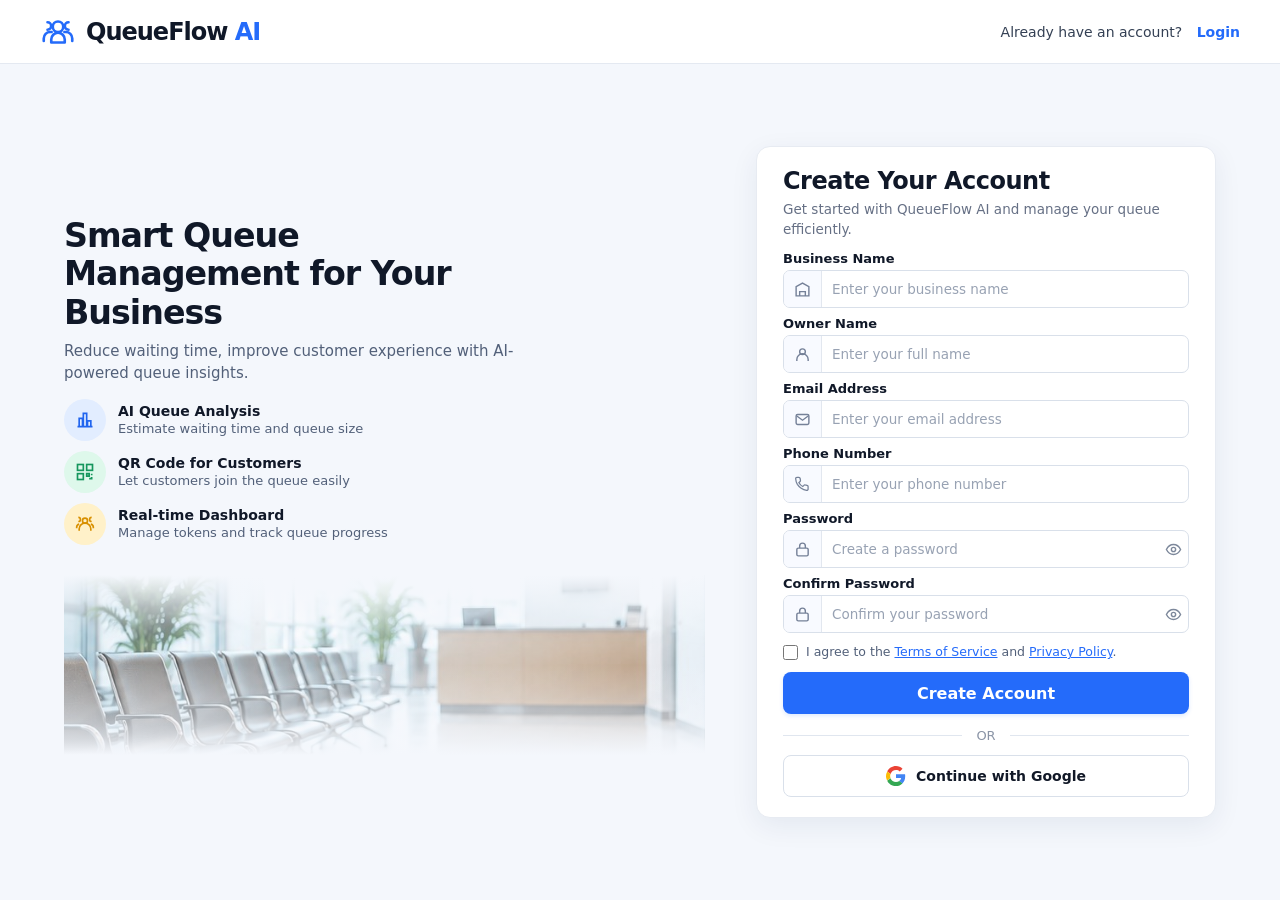
==== frontend/index.html @ e9447c0b "QueueFlow AI MVP: owner auth, queue sessions, vision analysis, virtual tokens, customer pages" ====
<!doctype html>
<html lang="en">
<head>
<meta charset="utf-8">
<meta name="viewport" content="width=device-width, initial-scale=1">
<title>QueueFlow AI — Create Account</title>
<link rel="stylesheet" href="assets/css/main.css?v=4">
<script src="https://accounts.google.com/gsi/client" async defer></script>
</head>
<body class="auth">
<header class="topbar">
  <a class="brand" href="#" aria-label="QueueFlow AI home" style="text-decoration:none;color:inherit">
    <svg viewBox="0 0 48 48" fill="none" aria-hidden="true"><path d="M24 24a7 7 0 1 0 0-14 7 7 0 0 0 0 14Z" stroke="currentColor" stroke-width="3.5"/><path d="M10 21a5 5 0 1 0 0-10M38 21a5 5 0 1 1 0-10M5 36v-3.5A8.5 8.5 0 0 1 13.5 24h2M43 36v-3.5a8.5 8.5 0 0 0-8.5-8.5h-2M15 38v-4a9 9 0 0 1 9-9h0a9 9 0 0 1 9 9v4H15Z" stroke="currentColor" stroke-width="3.5" stroke-linecap="round" stroke-linejoin="round"/></svg>
    <span>QueueFlow <span class="ai">AI</span></span>
  </a>
  <div class="signin">Already have an account? <a href="#login" id="loginLink">Login</a></div>
</header>
<main>
  <section class="intro">
    <h1>Smart Queue Management for Your Business</h1>
    <p class="lead">Reduce waiting time, improve customer experience with AI-powered queue insights.</p>
    <div class="benefit"><div class="benefit-icon blue"><svg viewBox="0 0 24 24" fill="none" stroke="currentColor" stroke-width="2"><path d="M3 20h18M5 20V10h4v10M10 20V4h4v16M15 20v-7h4v7"/></svg></div><div><strong>AI Queue Analysis</strong><span>Estimate waiting time and queue size</span></div></div>
    <div class="benefit"><div class="benefit-icon green"><svg viewBox="0 0 24 24" fill="none" stroke="currentColor" stroke-width="2"><rect x="3" y="3" width="7" height="7"/><rect x="14" y="3" width="7" height="7"/><rect x="3" y="14" width="7" height="7"/><path d="M14 14h3v3h-3zM20 14v2M17 20h4M20 18v3"/></svg></div><div><strong>QR Code for Customers</strong><span>Let customers join the queue easily</span></div></div>
    <div class="benefit"><div class="benefit-icon gold"><svg viewBox="0 0 24 24" fill="none" stroke="currentColor" stroke-width="2"><circle cx="12" cy="8" r="3"/><path d="M5 20v-2a7 7 0 0 1 14 0v2M4 9a2.5 2.5 0 1 0 0-5M2 17v-1a4 4 0 0 1 3-3.9M20 9a2.5 2.5 0 1 1 0-5M22 17v-1a4 4 0 0 0-3-3.9"/></svg></div><div><strong>Real-time Dashboard</strong><span>Manage tokens and track queue progress</span></div></div>
  </section>
  <section class="card" aria-labelledby="formTitle">
    <h2 id="formTitle">Create Your Account</h2>
    <p class="sub">Get started with QueueFlow AI and manage your queue efficiently.</p>
    <form id="signupForm" novalidate>
      <div class="field" data-field="business"><label for="business">Business Name</label><div class="input-wrap"><span class="field-icon"><svg viewBox="0 0 24 24" fill="none" stroke="currentColor" stroke-width="2"><path d="M3 21V8l9-5 9 5v13M2 21h20M8 21v-6h8v6M7 10h.01M12 10h.01M17 10h.01"/></svg></span><input id="business" name="business" autocomplete="organization" placeholder="Enter your business name" required></div><div class="error">Enter your business name.</div></div>
      <div class="field" data-field="owner"><label for="owner">Owner Name</label><div class="input-wrap"><span class="field-icon"><svg viewBox="0 0 24 24" fill="none" stroke="currentColor" stroke-width="2"><circle cx="12" cy="8" r="4"/><path d="M4 21v-2a8 8 0 0 1 16 0v2"/></svg></span><input id="owner" name="owner" autocomplete="name" placeholder="Enter your full name" required></div><div class="error">Enter your full name.</div></div>
      <div class="field" data-field="email"><label for="email">Email Address</label><div class="input-wrap"><span class="field-icon"><svg viewBox="0 0 24 24" fill="none" stroke="currentColor" stroke-width="2"><rect x="3" y="5" width="18" height="14" rx="2"/><path d="m4 7 8 6 8-6"/></svg></span><input id="email" name="email" type="email" autocomplete="email" placeholder="Enter your email address" required></div><div class="error">Enter a valid email address.</div></div>
      <div class="field" data-field="phone"><label for="phone">Phone Number</label><div class="input-wrap"><span class="field-icon"><svg viewBox="0 0 24 24" fill="none" stroke="currentColor" stroke-width="2"><path d="M21 16.5v3a2 2 0 0 1-2.2 2A19.8 19.8 0 0 1 10.2 18a19.4 19.4 0 0 1-6-6A19.8 19.8 0 0 1 1.5 3.2 2 2 0 0 1 3.5 1h3a2 2 0 0 1 2 1.7l.5 3a2 2 0 0 1-.6 1.9L6.6 9.4a16 16 0 0 0 6 6l1.8-1.8a2 2 0 0 1 1.9-.6l3 .5a2 2 0 0 1 1.7 2Z" transform="translate(1 1) scale(.9)"/></svg></span><input id="phone" name="phone" type="tel" autocomplete="tel" placeholder="Enter your phone number" required></div><div class="error">Enter a valid phone number.</div></div>
      <div class="field" data-field="password"><label for="password">Password</label><div class="input-wrap"><span class="field-icon"><svg viewBox="0 0 24 24" fill="none" stroke="currentColor" stroke-width="2"><rect x="4" y="10" width="16" height="11" rx="2"/><path d="M8 10V7a4 4 0 0 1 8 0v3"/></svg></span><input id="password" name="password" type="password" autocomplete="new-password" placeholder="Create a password" minlength="8" required><button type="button" class="toggle" data-toggle="password" aria-label="Show password"><svg viewBox="0 0 24 24" fill="none" stroke="currentColor" stroke-width="2"><path d="M2 12s3.5-7 10-7 10 7 10 7-3.5 7-10 7S2 12 2 12Z"/><circle cx="12" cy="12" r="3"/></svg></button></div><div class="error">Use at least 8 characters.</div></div>
      <div class="field" data-field="confirm"><label for="confirm">Confirm Password</label><div class="input-wrap"><span class="field-icon"><svg viewBox="0 0 24 24" fill="none" stroke="currentColor" stroke-width="2"><rect x="4" y="10" width="16" height="11" rx="2"/><path d="M8 10V7a4 4 0 0 1 8 0v3"/></svg></span><input id="confirm" name="confirm" type="password" autocomplete="new-password" placeholder="Confirm your password" required><button type="button" class="toggle" data-toggle="confirm" aria-label="Show confirm password"><svg viewBox="0 0 24 24" fill="none" stroke="currentColor" stroke-width="2"><path d="M2 12s3.5-7 10-7 10 7 10 7-3.5 7-10 7S2 12 2 12Z"/><circle cx="12" cy="12" r="3"/></svg></button></div><div class="error">Passwords must match.</div></div>
      <label class="checkrow"><input id="terms" type="checkbox" required><span>I agree to the <a href="#terms">Terms of Service</a> and <a href="#privacy">Privacy Policy</a>.</span></label>
      <button class="submit" type="submit">Create Account</button>
      <div class="separator">OR</div>
      <button class="google" type="button" id="googleButton"><svg viewBox="0 0 48 48" aria-hidden="true"><path fill="#EA4335" d="M24 9.5c3.5 0 6.6 1.2 9 3.5l6.7-6.7C35.6 2.4 30.3 0 24 0 14.6 0 6.5 5.4 3 13.3l7.8 6.1C12.7 13.2 17.9 9.5 24 9.5Z"/><path fill="#4285F4" d="M46.1 24.5c0-1.6-.1-3.1-.4-4.5H24v9h12.4c-.5 2.9-2.2 5.4-4.7 7.1l7.5 5.8c4.4-4.1 6.9-10.1 6.9-17.4Z"/><path fill="#FBBC05" d="M10.8 28.6A14.4 14.4 0 0 1 10 24c0-1.6.3-3.2.8-4.6L3 13.3A23.9 23.9 0 0 0 0 24c0 3.9.9 7.5 3 10.7l7.8-6.1Z"/><path fill="#34A853" d="M24 48c6.3 0 11.6-2.1 15.4-6.1l-7.5-5.8c-2.1 1.4-4.7 2.3-7.9 2.3-6.1 0-11.3-3.7-13.2-9.1L3 35.3C6.5 43.2 14.6 48 24 48Z"/></svg>Continue with Google</button>
      <div class="notice" id="notice" role="status"></div>
    </form>
  </section>
</main>
<script src="assets/js/notify.js?v=1" defer></script>
<script src="assets/js/signup.js?v=4" defer></script>
</body>
</html>
---- frontend/assets/css/main.css ----
:root{--blue:#246bfa;--blue-dark:#1557db;--ink:#101828;--muted:#667085;--line:#d9e0ea;--bg:#f4f7fc;--topbar:64px}*{box-sizing:border-box}html, body.auth{height:100%}body.auth{margin:0;font-family:Inter,ui-sans-serif,system-ui,-apple-system,BlinkMacSystemFont,"Segoe UI",sans-serif;color:var(--ink);background:var(--bg);display:flex;flex-direction:column;min-height:100dvh}body.auth .topbar{height:var(--topbar);flex:0 0 auto;background:rgba(255,255,255,.96);border-bottom:1px solid #e4e9f1;display:flex;align-items:center;justify-content:space-between;padding:0 max(24px,calc((100% - 1200px)/2));gap:24px}body.auth .brand{display:flex;align-items:center;gap:10px;font-size:24px;font-weight:750;letter-spacing:-1px;white-space:nowrap}body.auth .brand svg{width:36px;height:36px;color:var(--blue)}body.auth .brand .ai{color:var(--blue)}body.auth .signin{font-size:14px;color:#344054;white-space:nowrap}body.auth .signin a{color:var(--blue);font-weight:650;text-decoration:none;margin-left:10px}body.auth main{max-width:1200px;width:100%;margin:0 auto;padding:12px 24px;display:grid;grid-template-columns:minmax(0,1fr) minmax(400px,460px);gap:clamp(24px,4vw,56px);align-items:center;flex:1 1 auto;min-height:0}body.auth .intro{position:relative;align-self:center;min-height:0;padding:8px 0 200px;isolation:isolate;overflow:hidden;width:100%}body.auth .intro:before{content:"";position:absolute;z-index:-2;left:0;right:0;bottom:0;height:180px;background-size:cover;background-position:center 30%;background-image:linear-gradient(to bottom,var(--bg) 0%,rgba(244,247,252,.28) 35%,rgba(244,247,252,.04) 100%),url("[data-uri]");background-size:cover;background-position:center 58%;opacity:.92}body.auth .intro:after{content:"";position:absolute;z-index:-1;left:0;right:0;bottom:0;height:90px;background:linear-gradient(to bottom,transparent,var(--bg))}body.auth h1{font-size:clamp(28px,2.6vw,34px);line-height:1.15;letter-spacing:-1px;margin:0 0 8px;max-width:470px}body.auth .lead{font-size:15px;line-height:1.5;color:#526079;max-width:475px;margin:0 0 14px}body.auth .benefit{display:flex;align-items:center;gap:12px;margin:10px 0}body.auth .benefit-icon{width:42px;height:42px;display:grid;place-items:center;border-radius:50%;flex:0 0 auto}body.auth .benefit-icon svg{width:20px;height:20px}body.auth .blue{background:#e2edff;color:#2165ef}body.auth .green{background:#def8eb;color:#15965d}body.auth .gold{background:#fff1c9;color:#d89000}body.auth .benefit strong{display:block;font-size:14px;margin-bottom:2px}body.auth .benefit span{display:block;color:#526079;font-size:13px}body.auth .card{background:#fff;border:1px solid #e7ebf2;border-radius:14px;box-shadow:0 8px 28px rgba(20,40,80,.07);padding:20px 26px;align-self:center;min-height:0}body.auth .card h2{font-size:24px;letter-spacing:-.5px;margin:0 0 4px}body.auth .sub{font-size:13.5px;line-height:1.5;color:var(--muted);margin:0 0 12px}body.auth .field{margin-bottom:8px}body.auth .field label{display:block;font-size:13px;font-weight:600;margin-bottom:4px}body.auth .input-wrap{height:38px;border:1px solid var(--line);border-radius:7px;display:flex;align-items:center;overflow:hidden;background:#fff;transition:border-color .15s,box-shadow .15s}body.auth .input-wrap:focus-within{border-color:var(--blue);box-shadow:0 0 0 3px rgba(36,107,250,.12)}body.auth .field-icon{width:38px;height:100%;display:grid;place-items:center;border-right:1px solid #e2e7ef;background:#f8faff;color:#758198;flex:0 0 auto}body.auth .field-icon svg{width:17px;height:17px}body.auth input{font:inherit;font-size:13.5px;min-width:0;width:100%;border:0;outline:0;padding:0 10px;color:var(--ink);background:transparent}body.auth input::placeholder{color:#98a2b3}body.auth .toggle{border:0;background:transparent;color:#7d889b;padding:6px;cursor:pointer}body.auth .toggle svg{width:17px;height:17px;display:block}body.auth .error{display:none;color:#c43232;font-size:11.5px;margin-top:3px}body.auth .field.invalid .error{display:block}body.auth .field.invalid .input-wrap{border-color:#c43232}body.auth .checkrow{display:flex;align-items:flex-start;gap:8px;margin:10px 0;font-size:12.5px;color:#526079;line-height:1.5}body.auth .checkrow input{width:15px;height:15px;margin:2px 0 0;accent-color:var(--blue);flex:0 0 auto}body.auth a{color:var(--blue)}body.auth .submit{width:100%;border:0;border-radius:8px;background:var(--blue);color:#fff;font:inherit;font-weight:650;height:42px;cursor:pointer;box-shadow:0 2px 4px rgba(36,107,250,.15);transition:background .15s,transform .15s}body.auth .submit:hover{background:var(--blue-dark)}body.auth .submit:active{transform:translateY(1px)}body.auth .submit:disabled{opacity:.65;cursor:wait}body.auth .notice{display:none;margin-top:8px;padding:8px 10px;border-radius:8px;background:#ecfdf3;color:#067647;font-size:12.5px;line-height:1.5}body.auth .notice.show{display:block}body.auth .notice.error{background:#fef3f2;color:#b42318}@media(min-width:961px){body.auth{max-height:100dvh;overflow:hidden}body.auth main{overflow:hidden}body.auth .card{max-height:calc(100dvh - var(--topbar) - 24px);overflow:auto}body.auth .intro{max-height:calc(100dvh - var(--topbar) - 24px)}}@media(max-width:960px){body.auth{display:block;min-height:100dvh;max-height:none;overflow:auto}body.auth main{grid-template-columns:1fr;gap:24px;max-width:650px;margin:0 auto;padding:24px 24px 32px;overflow:visible}body.auth .intro{max-height:none;min-height:auto;padding:20px 0 24px}body.auth .intro:before, body.auth .intro:after{display:none}body.auth h1{font-size:32px}body.auth .lead{margin-bottom:18px}body.auth .benefit{margin:12px 0}body.auth .card{padding:24px;max-height:none;overflow:visible}}@media(max-width:560px){body.auth .topbar{height:68px;padding:0 16px}body.auth .brand{font-size:21px;gap:7px}body.auth .brand svg{width:32px;height:32px}body.auth .signin{font-size:12px}body.auth .signin a{margin-left:4px}body.auth main{padding:0 14px;margin:18px auto 32px}body.auth .intro{padding-top:10px}body.auth h1{font-size:30px;max-width:360px}body.auth .lead{font-size:16px}body.auth .benefit-icon{width:44px;height:44px}body.auth .benefit strong{font-size:14px}body.auth .benefit span{font-size:13px}body.auth .card{padding:24px 18px}body.auth .card h2{font-size:27px}body.auth .sub{font-size:14px}body.auth .field label{font-size:13px}}

/* ---- Login-only components (shared stylesheet; used by login.html) ---- */
.top-link{font-size:14px;color:#344054;white-space:nowrap}.top-link a{color:var(--blue);font-weight:650;text-decoration:none;margin-left:9px}
.card-brand{display:flex;justify-content:center;margin-bottom:16px}.card-brand .brand{font-size:24px}
.options{display:flex;align-items:center;justify-content:space-between;gap:12px;margin:2px 0 12px;font-size:13px}
.remember{display:flex;align-items:center;gap:8px;color:#344054}.remember input{width:15px;height:15px;padding:0;accent-color:var(--blue)}
.forgot{text-decoration:none;white-space:nowrap}
.arrow{width:17px;height:17px;vertical-align:middle;margin-left:8px}
.separator{display:flex;align-items:center;gap:14px;color:#8a94a6;font-size:13px;margin:14px 0 12px}.separator:before,.separator:after{content:"";height:1px;background:#e0e6ef;flex:1}
.google{height:42px;width:100%;border:1px solid var(--line);border-radius:8px;background:#fff;color:#111827;font:inherit;font-weight:550;font-size:14px;cursor:pointer;display:flex;align-items:center;justify-content:center;gap:10px}.google:hover{background:#f9fbff}.google svg{width:20px;height:20px}
.bottom{text-align:center;color:#667085;font-size:13px;margin:14px 0 0}.bottom a{margin-left:8px;text-decoration:none;font-weight:600}
.message{display:none;margin-top:8px;padding:8px 10px;border-radius:8px;background:#eff6ff;color:#1d4ed8;font-size:12.5px;line-height:1.5}.message.show{display:block}.message.error{background:#fef3f2;color:#b42318}
@media(max-width:560px){.top-link{font-size:12px}.top-link a{margin-left:4px}.card-brand{margin-bottom:14px}.card-brand .brand{font-size:21px}.options{font-size:12px}.google{font-size:13px}}

/* ================= Dashboard (scoped: body.dashboard) ================= */
body.dashboard main{display:block;grid-template-columns:none;gap:normal;overflow:visible}body.dashboard a{color:var(--blue)}body.dashboard{--blue:#0866f5;--blue-dark:#0757df;--ink:#121d33;--muted:#687793;--line:#e3eaf5;--bg:#f5f8fd;--white:#fff;--soft:#edf4ff;--green:#087a49;--amber:#946200;--red:#c32640;--shadow:0 6px 22px rgba(24,60,120,.045)}body.dashboard{margin:0;background:var(--bg);color:var(--ink);font:14px/1.45 Inter,ui-sans-serif,system-ui,-apple-system,"Segoe UI",sans-serif;display:block}body.dashboard button, body.dashboard input, body.dashboard select{font:inherit}body.dashboard button{cursor:pointer}body.dashboard button:disabled{opacity:.5;cursor:not-allowed}body.dashboard svg{flex-shrink:0}body.dashboard .topbar{height:70px;background:#fff;border-bottom:1px solid var(--line);display:flex;align-items:center;justify-content:space-between;padding:0 26px;position:sticky;top:0;z-index:10}body.dashboard .brand{display:flex;align-items:center;gap:10px;font-size:23px;font-weight:800;letter-spacing:-.8px}body.dashboard .brand svg{width:40px;height:35px;color:var(--blue)}body.dashboard .brand span{color:var(--blue)}body.dashboard .top-right{display:flex;align-items:center;gap:19px}body.dashboard .bell{position:relative;font-size:21px;color:#263653}body.dashboard .bell:after{content:"";position:absolute;right:0;top:0;width:7px;height:7px;border-radius:50%;background:#f04452}body.dashboard .divider{height:34px;width:1px;background:var(--line)}body.dashboard .profile{display:flex;align-items:center;gap:10px}body.dashboard .avatar{width:39px;height:39px;background:var(--blue);color:#fff;border-radius:50%;display:grid;place-items:center;font-weight:700}body.dashboard .profile strong{display:block;font-size:13px}body.dashboard .profile small{display:block;color:var(--muted);font-size:12px}body.dashboard .layout{display:grid;grid-template-columns:225px minmax(0,1fr);min-height:calc(100vh - 70px)}body.dashboard .sidebar{background:#fff;border-right:1px solid var(--line);padding:22px 13px;display:flex;flex-direction:column;gap:7px}body.dashboard .nav{display:flex;align-items:center;gap:13px;padding:12px 14px;border-radius:10px;color:#4a5873;text-decoration:none;font-size:14px;font-weight:550;transition:.15s}body.dashboard .nav svg{width:21px;height:21px}body.dashboard .nav.active{background:#e8f2ff;color:var(--blue);font-weight:700}body.dashboard .nav:hover{background:#f1f6fd}body.dashboard .nav small{display:block;font-size:11px;color:inherit;opacity:.8;font-weight:400;margin-top:1px}body.dashboard .nav .nav-text{min-width:0}body.dashboard .sidebar-foot{margin-top:auto;padding:13px 12px;border-radius:11px;background:#f1f6fd;display:flex;gap:10px;align-items:center}body.dashboard .help-icon{width:34px;height:34px;border-radius:50%;display:grid;place-items:center;background:#fff;color:var(--blue);font-size:19px;font-weight:800}body.dashboard .sidebar-foot strong{display:block;font-size:12px}body.dashboard .sidebar-foot small{display:block;color:var(--muted);font-size:11px}body.dashboard .main{min-width:0;padding:24px 25px 40px;max-width:1600px;width:100%;margin:0 auto}body.dashboard .page{display:none}body.dashboard .page.active{display:block}body.dashboard .page-head{display:flex;align-items:flex-start;justify-content:space-between;gap:15px;margin-bottom:21px}body.dashboard .page-head h1{font-size:27px;line-height:1.2;letter-spacing:-.8px;margin:0 0 6px}body.dashboard .page-head p{color:var(--muted);font-size:14px;margin:0}body.dashboard .datebox{display:flex;align-items:center;gap:10px;border:1px solid var(--line);background:#fff;border-radius:10px;padding:10px 13px;white-space:nowrap}body.dashboard .datebox svg{width:21px;height:21px;color:var(--blue)}body.dashboard .datebox strong{display:block;font-size:12px}body.dashboard .datebox small{color:var(--muted);font-size:11px}body.dashboard .metrics{display:grid;grid-template-columns:repeat(5,minmax(0,1fr));gap:12px;margin-bottom:18px}body.dashboard .metric{background:#fff;border:1px solid #e7edf6;border-radius:12px;padding:15px;min-width:0;box-shadow:var(--shadow)}body.dashboard .metric-top{display:flex;align-items:center;justify-content:space-between;gap:8px}body.dashboard .metric-label{font-size:11px;color:#52617d;font-weight:600}body.dashboard .metric-icon{width:36px;height:36px;border-radius:10px;display:grid;place-items:center;background:#eaf2ff;color:var(--blue)}body.dashboard .metric-icon svg{width:20px;height:20px}body.dashboard .metric strong{font-size:27px;letter-spacing:-.7px;display:block;margin:8px 0 2px}body.dashboard .metric-foot{font-size:10px;color:var(--muted)}body.dashboard .metric.green .metric-icon{background:#e4f8ee;color:var(--green)}body.dashboard .metric.amber .metric-icon{background:#fff3df;color:#d97706}body.dashboard .metric.purple .metric-icon{background:#f1eaff;color:#7546c8}body.dashboard .metric.teal .metric-icon{background:#e2f8f7;color:#0f8c8a}body.dashboard .active-word{color:var(--green);font-size:22px!important}body.dashboard .card{background:#fff;border:1px solid #e7edf6;border-radius:13px;padding:17px;box-shadow:var(--shadow);min-width:0}body.dashboard .card-head{display:flex;align-items:flex-start;justify-content:space-between;gap:12px;margin-bottom:15px}body.dashboard .card-head h2{font-size:17px;margin:0 0 3px;letter-spacing:-.2px}body.dashboard .card-head p{font-size:12px;color:var(--muted);margin:0}body.dashboard .small-tag{background:#f1f5fb;color:#62708a;padding:5px 8px;border-radius:7px;font-size:10px;font-weight:700;white-space:nowrap}body.dashboard .dashboard-flow{margin-bottom:18px}body.dashboard .flow-top{display:flex;align-items:center;justify-content:space-between;gap:12px;flex-wrap:wrap}body.dashboard .refresh-note{display:flex;align-items:center;gap:7px;color:var(--muted);font-size:11px}body.dashboard .green-dot{width:7px;height:7px;background:#12b76a;border-radius:50%}body.dashboard .flow-labels{display:flex;gap:34px;margin:14px 0 8px 40px;color:var(--muted);font-size:11px}body.dashboard .flow-labels .current{color:var(--blue);font-weight:700}body.dashboard .flow-track{display:flex;align-items:center;gap:9px;overflow-x:auto;padding:2px 1px 5px}body.dashboard .flow-token{min-width:115px;flex:1;text-align:center;border-radius:9px;background:#f0f5fd;padding:12px 8px;color:#1a2a4c;border:1px solid transparent}body.dashboard .flow-token.current{background:linear-gradient(135deg,#4394ff,#2476f7);color:#fff;box-shadow:0 5px 12px #0866f526}body.dashboard .flow-token strong{display:block;font-size:16px;margin-bottom:3px}body.dashboard .flow-token small{font-size:11px;opacity:.85}body.dashboard .flow-arrow{color:#7d8ba4;font-size:20px}body.dashboard .flow-more{min-width:90px;border:1px dashed #d5dfed;background:#fff;color:var(--muted);border-radius:9px;padding:11px 8px;text-align:center}body.dashboard .flow-more strong{display:block;font-size:19px}body.dashboard .flow-more small{font-size:10px}body.dashboard .lower-grid{display:grid;grid-template-columns:minmax(0,1fr) minmax(0,1fr);gap:17px}body.dashboard .analysis-details{display:grid;grid-template-columns:1fr 1fr;gap:14px;align-items:start}body.dashboard .analysis-image{width:100%;height:165px;object-fit:cover;background:#edf2f8;border-radius:9px;display:block}body.dashboard .image-placeholder{height:165px;background:#f0f5fc;border:1px dashed #cbd8ed;border-radius:9px;display:grid;place-items:center;text-align:center;padding:14px;color:var(--muted);font-size:12px}body.dashboard .analysis-meta{display:grid;gap:12px}body.dashboard .meta-label{font-size:11px;color:var(--muted)}body.dashboard .meta-value{font-size:15px;font-weight:650;margin-top:2px}body.dashboard .success-box{display:flex;align-items:center;gap:9px;padding:10px;background:#eafaf1;color:var(--green);border:1px solid #b9efcf;border-radius:8px;font-size:11px}body.dashboard .success-box svg{width:21px;height:21px}body.dashboard .qr-head-actions{display:flex;align-items:center;gap:8px}body.dashboard .outline, body.dashboard .primary, body.dashboard .danger{display:inline-flex;align-items:center;justify-content:center;gap:8px;border-radius:8px;padding:9px 12px;font-weight:650;font-size:12px;border:1px solid transparent}body.dashboard .outline{background:#fff;border-color:var(--line);color:#3f4f6c}body.dashboard .primary{background:var(--blue);color:#fff}body.dashboard .primary:hover{background:var(--blue-dark)}body.dashboard .danger{background:#fff1f2;border-color:#ffd7dc;color:var(--red)}body.dashboard .outline svg, body.dashboard .primary svg, body.dashboard .danger svg{width:16px;height:16px}body.dashboard .qr-content{display:grid;grid-template-columns:130px minmax(0,1fr);gap:14px;align-items:center}body.dashboard .qr-visual{height:130px;width:130px;border:1px solid var(--line);border-radius:9px;background:#fff;display:grid;place-items:center;position:relative;color:#a5b1c4}body.dashboard .qr-visual svg{width:98px;height:98px}body.dashboard .qr-lock{position:absolute;inset:0;display:grid;place-items:center;background:#f8faffa8;font-size:24px}body.dashboard .qr-copy h3{font-size:13px;margin:0 0 6px}body.dashboard .qr-copy p{font-size:11px;color:var(--muted);margin:0 0 10px}body.dashboard .join-row{display:flex;gap:5px}body.dashboard .join-row input{width:100%;min-width:0;height:36px;border:1px solid var(--line);border-radius:7px;padding:0 9px;background:#f8faff;font-size:11px;color:#52617d}body.dashboard .copy-btn{width:37px;flex-shrink:0;border:1px solid var(--line);background:#fff;border-radius:7px;color:#52617d}body.dashboard .qr-foot{font-size:10px;color:var(--muted);margin-top:7px}body.dashboard .upload-layout{display:grid;grid-template-columns:minmax(0,1fr) minmax(0,1fr);gap:17px}body.dashboard .segmented{display:grid;grid-template-columns:1fr 1fr;gap:9px;margin-bottom:12px}body.dashboard .seg-btn{border:1px solid var(--line);background:#fff;color:#4c5a75;border-radius:8px;padding:10px;display:flex;justify-content:center;align-items:center;gap:8px;font-weight:650;font-size:12px}body.dashboard .seg-btn svg{width:18px;height:18px}body.dashboard .seg-btn.active{background:var(--blue);border-color:var(--blue);color:#fff}body.dashboard .dropzone{min-height:245px;border:1.5px dashed #b8cff8;background:#fbfdff;border-radius:10px;display:flex;flex-direction:column;align-items:center;justify-content:center;text-align:center;padding:18px;transition:.15s}body.dashboard .dropzone.drag{background:#edf5ff;border-color:var(--blue)}body.dashboard .drop-icon{width:53px;height:53px;border-radius:13px;background:#eaf2ff;color:var(--blue);display:grid;place-items:center;margin-bottom:10px}body.dashboard .drop-icon svg{width:29px;height:29px}body.dashboard .dropzone strong{font-size:15px}body.dashboard .dropzone p{margin:4px 0 9px;color:var(--muted);font-size:12px}body.dashboard .browse{color:var(--blue);font-weight:700;border:0;background:none;padding:0}body.dashboard .dropzone small{font-size:11px;color:#8290a8}body.dashboard .preview-image{width:100%;height:260px;object-fit:cover;border-radius:9px;background:#eef2f8}body.dashboard .preview-empty{height:260px;border-radius:9px;background:#f1f5fb;display:grid;place-items:center;text-align:center;padding:20px;color:var(--muted);font-size:12px}body.dashboard .preview-head{display:flex;align-items:center;justify-content:space-between;margin-bottom:10px}body.dashboard .preview-head strong{font-size:14px}body.dashboard .preview-file{display:none;margin-top:10px;padding:9px;border:1px solid var(--line);border-radius:8px;font-size:11px;color:var(--muted);overflow-wrap:anywhere}body.dashboard .preview-file.show{display:block}body.dashboard .analyze-row{display:flex;gap:9px;margin-top:12px}body.dashboard .analyze-row .primary{flex:1;padding:12px}body.dashboard .results-grid{display:grid;grid-template-columns:repeat(3,minmax(0,1fr)) minmax(0,1.5fr);gap:10px}body.dashboard .result-box{border:1px solid #e6edf8;background:#fbfdff;border-radius:10px;padding:13px;text-align:center}body.dashboard .result-box small{display:block;color:var(--muted);font-size:10px}body.dashboard .result-box strong{display:block;font-size:25px;margin:7px 0 3px}body.dashboard .result-box span{font-size:10px;color:var(--muted)}body.dashboard .notes-box{background:#eef5ff;border-radius:10px;padding:13px;color:#31558c;font-size:11px}body.dashboard .notes-box strong{display:block;color:var(--blue);font-size:12px;margin-bottom:7px}body.dashboard .notes-box ul{margin:0;padding-left:17px}body.dashboard .notes-box li{margin:4px 0}body.dashboard .settings-grid{display:grid;grid-template-columns:repeat(4,minmax(0,1fr));gap:12px}body.dashboard .field label{display:block;font-size:11px;font-weight:700;margin-bottom:6px}body.dashboard .field select, body.dashboard .field input{height:38px;width:100%;border:1px solid var(--line);border-radius:8px;padding:0 9px;background:#fff;color:#24324d;outline-color:#8ab4ff;font-size:12px}body.dashboard .field small{display:block;color:var(--muted);font-size:10px;margin-top:5px}body.dashboard .hint{font-size:11px;color:var(--muted);line-height:1.5;margin:11px 0 0}body.dashboard .notice{padding:10px 11px;background:#edf5ff;border-radius:8px;color:#2855a0;font-size:10px;line-height:1.5;margin-top:12px}body.dashboard .mobile-top{display:none}@media(max-width:1250px){body.dashboard .metrics{grid-template-columns:repeat(3,minmax(0,1fr))}body.dashboard .lower-grid{grid-template-columns:1fr}body.dashboard .results-grid{grid-template-columns:repeat(3,minmax(0,1fr))}body.dashboard .notes-box{grid-column:1/-1}body.dashboard .settings-grid{grid-template-columns:repeat(2,minmax(0,1fr))}}@media(max-width:760px){body.dashboard .topbar{height:62px;padding:0 13px}body.dashboard .brand{font-size:19px}body.dashboard .brand svg{width:33px}body.dashboard .top-right{gap:10px}body.dashboard .divider, body.dashboard .profile>div:not(.avatar), body.dashboard .bell{display:none}body.dashboard .layout{display:block}body.dashboard .sidebar{position:sticky;top:62px;z-index:4;flex-direction:row;overflow-x:auto;padding:8px;border-right:0;border-bottom:1px solid var(--line);gap:5px}body.dashboard .nav{flex:0 0 auto;padding:9px 11px;font-size:12px;gap:7px}body.dashboard .nav svg{width:18px;height:18px}body.dashboard .nav small, body.dashboard .sidebar-foot{display:none}body.dashboard .main{padding:17px 12px 28px}body.dashboard .page-head{display:block}body.dashboard .page-head h1{font-size:24px}body.dashboard .datebox{display:inline-flex;margin-top:12px}body.dashboard .metrics{grid-template-columns:repeat(2,minmax(0,1fr));gap:9px}body.dashboard .metric{padding:12px}body.dashboard .metric strong{font-size:24px}body.dashboard .metric-label{font-size:10px}body.dashboard .metric-icon{width:31px;height:31px}body.dashboard .metric-icon svg{width:17px}body.dashboard .card{padding:13px}body.dashboard .flow-track{gap:6px}body.dashboard .flow-token{min-width:100px}body.dashboard .flow-arrow{font-size:16px}body.dashboard .analysis-details, body.dashboard .upload-layout{grid-template-columns:1fr}body.dashboard .analysis-image, body.dashboard .image-placeholder, body.dashboard .preview-image, body.dashboard .preview-empty{height:205px}body.dashboard .qr-content{grid-template-columns:105px minmax(0,1fr);gap:10px}body.dashboard .qr-visual{width:105px;height:105px}body.dashboard .qr-visual svg{width:80px;height:80px}body.dashboard .settings-grid{grid-template-columns:1fr 1fr}body.dashboard .results-grid{grid-template-columns:repeat(3,minmax(0,1fr))}body.dashboard .result-box{padding:9px}body.dashboard .result-box strong{font-size:22px}body.dashboard .qr-head-actions .danger{font-size:10px;padding:8px}body.dashboard .page-head p{font-size:12px}}@media(max-width:390px){body.dashboard .nav{padding:8px}body.dashboard .nav svg{display:none}body.dashboard .settings-grid{grid-template-columns:1fr}body.dashboard .qr-content{grid-template-columns:1fr}body.dashboard .qr-visual{margin:auto}body.dashboard .qr-copy{min-width:0}body.dashboard .result-box strong{font-size:19px}body.dashboard .results-grid{gap:6px}body.dashboard .datebox{white-space:normal}}

/* ================= Customer join (scoped: body.join) ================= */
body.join{ --blue: #2563eb; --blue-dark: #1d4ed8; --blue-soft: #eff6ff; --ink: #172033; --muted: #687386; --line: #e5eaf2; --surface: #ffffff; --bg: #f5f8fc; --green: #15803d; --green-soft: #f0fdf4; }body.join{ margin: 0; min-height: 100vh; padding: 24px 16px; display: grid; place-items: center; background: radial-gradient(circle at top, #eaf2ff 0, var(--bg) 44%, #f8fafc 100%); color: var(--ink); font-family: Inter, ui-sans-serif, system-ui, -apple-system, BlinkMacSystemFont, "Segoe UI", sans-serif; }body.join .app{ width: 100%; max-width: 430px; }body.join .brand{ display: flex; align-items: center; justify-content: center; gap: 10px; margin-bottom: 22px; font-size: 20px; font-weight: 800; letter-spacing: -0.5px; }body.join .brand-mark{ width: 38px; height: 38px; border-radius: 12px; display: grid; place-items: center; color: #fff; background: linear-gradient(135deg, #3b82f6, #1d4ed8); box-shadow: 0 8px 18px #2563eb30; }body.join .brand-mark svg{ width: 23px; height: 23px; }body.join .card{ background: var(--surface); border: 1px solid #e8edf5; border-radius: 24px; padding: 28px; box-shadow: 0 18px 50px #19335b12; }body.join .eyebrow{ color: var(--blue); background: var(--blue-soft); display: inline-flex; align-items: center; gap: 7px; border-radius: 999px; padding: 7px 11px; font-size: 12px; font-weight: 750; letter-spacing: .2px; }body.join h1{ margin: 18px 0 8px; font-size: 27px; line-height: 1.2; letter-spacing: -.8px; }body.join .subtitle{ margin: 0 0 24px; color: var(--muted); font-size: 14px; line-height: 1.6; }body.join .field{ margin: 17px 0 0; }body.join label{ display: block; margin-bottom: 8px; font-size: 13px; font-weight: 700; }body.join input{ width: 100%; height: 49px; border: 1px solid #dce3ed; border-radius: 12px; padding: 0 14px; color: var(--ink); background: #fff; font: inherit; font-size: 14px; outline: none; transition: border .2s, box-shadow .2s; }body.join input::placeholder{ color: #a0a9b8; }body.join input:focus{ border-color: var(--blue); box-shadow: 0 0 0 4px #2563eb16; }body.join .phone-wrap{ display: flex; gap: 8px; }body.join .country-code{ width: 76px; flex: 0 0 76px; display: grid; place-items: center; border: 1px solid #dce3ed; border-radius: 12px; background: #f8fafc; color: #39465b; font-size: 14px; font-weight: 700; }body.join .phone-wrap input{ min-width: 0; }body.join .primary{ width: 100%; margin-top: 24px; min-height: 50px; border: 0; border-radius: 12px; color: #fff; background: var(--blue); font: inherit; font-size: 14px; font-weight: 750; cursor: pointer; box-shadow: 0 8px 18px #2563eb26; transition: transform .15s, background .15s; }body.join .primary:hover{ background: var(--blue-dark); }body.join .primary:active{ transform: translateY(1px); }body.join .primary:focus-visible{ outline: 3px solid #93c5fd; outline-offset: 3px; }body.join .privacy{ margin: 15px 0 0; color: #8791a2; font-size: 11px; line-height: 1.55; text-align: center; }body.join .footer{ margin-top: 18px; color: #8a94a5; font-size: 11px; text-align: center; }body.join .hidden{ display: none !important; }body.join .token-header{ text-align: center; }body.join .success-icon{ margin: 0 auto 13px; width: 58px; height: 58px; border-radius: 50%; display: grid; place-items: center; color: var(--green); background: var(--green-soft); }body.join .success-icon svg{ width: 28px; height: 28px; }body.join .token-number{ margin: 20px 0 8px; padding: 19px 12px; border-radius: 16px; background: linear-gradient(135deg, #eff6ff, #f5f8ff); border: 1px solid #dbeafe; color: var(--blue-dark); font-size: 36px; font-weight: 850; letter-spacing: 1px; }body.join .token-label{ color: var(--muted); font-size: 12px; font-weight: 650; }body.join .stats{ display: grid; grid-template-columns: 1fr 1fr; gap: 11px; margin-top: 18px; }body.join .stat{ padding: 15px 12px; border: 1px solid var(--line); border-radius: 14px; background: #fff; }body.join .stat .label{ color: var(--muted); font-size: 11px; line-height: 1.45; }body.join .stat .value{ margin-top: 7px; font-size: 21px; font-weight: 800; letter-spacing: -.4px; }body.join .validity{ display: flex; align-items: flex-start; gap: 10px; margin-top: 16px; padding: 13px; border-radius: 12px; background: #fffbeb; border: 1px solid #fef3c7; color: #92400e; font-size: 12px; line-height: 1.5; }body.join .validity svg{ flex: 0 0 17px; width: 17px; height: 17px; margin-top: 1px; }body.join .status{ display: flex; align-items: center; justify-content: space-between; gap: 10px; margin-top: 18px; padding: 13px 14px; border: 1px solid var(--line); border-radius: 12px; font-size: 12px; }body.join .status-badge{ color: #1d4ed8; background: #eff6ff; border-radius: 999px; padding: 6px 9px; font-weight: 800; }body.join .demo-note{ margin: 15px 0 0; color: #7c8799; font-size: 11px; line-height: 1.55; text-align: center; }@media (max-width: 380px){body.join .card{ padding: 22px 18px; }body.join h1{ font-size: 24px; }}

/* ================= Live status (scoped: body.track) ================= */
body.track{ --blue:#2563eb; --blue-dark:#1d4ed8; --blue-light:#eff6ff; --ink:#172033; --muted:#687386; --line:#e5eaf2; --bg:#f5f8fc; --green:#159957; --green-bg:#ecfdf3; --orange:#ea580c; --purple:#7c3aed; }body.track{ margin:0; min-height:100vh; padding:22px 14px; display:flex; justify-content:center; align-items:flex-start; background:radial-gradient(circle at top,#eaf2ff 0,var(--bg) 45%,#f8fafc 100%); color:var(--ink); font-family:Inter,ui-sans-serif,system-ui,-apple-system,BlinkMacSystemFont,"Segoe UI",sans-serif; }body.track button{ font:inherit; }body.track .app{ width:100%; max-width:440px; }body.track .topbar{ display:flex; align-items:center; justify-content:space-between; gap:12px; margin:2px 2px 18px; }body.track .brand{ display:flex; align-items:center; gap:9px; font-size:20px; font-weight:850; letter-spacing:-.6px; }body.track .brand-mark{ width:38px;height:38px;border-radius:12px;display:grid;place-items:center;color:white; background:linear-gradient(135deg,#3b82f6,#1d4ed8);box-shadow:0 7px 16px #2563eb2a; }body.track .brand-mark svg{ width:23px;height:23px; }body.track .icon-button{ width:42px;height:42px;border:1px solid #dbeafe;border-radius:13px;background:white;color:var(--blue); display:grid;place-items:center;cursor:pointer; }body.track .icon-button svg{ width:20px;height:20px; }body.track .icon-button:focus-visible, body.track .refresh-button:focus-visible{ outline:3px solid #93c5fd;outline-offset:3px; }body.track .card{ background:white;border:1px solid #e8edf5;border-radius:21px;padding:20px;margin-bottom:14px;box-shadow:0 12px 35px #19335b0b; }body.track .clinic{ display:flex;align-items:center;gap:14px; }body.track .clinic-image{ width:94px;height:86px;flex:0 0 94px;border-radius:14px;display:grid;place-items:center; background:linear-gradient(135deg,#dbeafe,#eff6ff);color:#1d4ed8;border:1px solid #dbeafe; }body.track .clinic-image svg{ width:37px;height:37px; }body.track .clinic-name{ font-size:17px;font-weight:800;letter-spacing:-.3px;margin:0 0 5px; }body.track .clinic-sub{ color:var(--muted);font-size:13px;line-height:1.5;margin:0; }body.track .clinic-location{ display:flex;align-items:center;gap:5px;margin-top:8px;color:#506079;font-size:12px; }body.track .clinic-location svg{ width:15px;height:15px;color:var(--blue);flex:0 0 15px; }body.track .token-panel{ text-align:center;padding:22px 18px;background:linear-gradient(135deg,#eff6ff,#f7faff);border:1px solid #dbeafe;border-radius:17px;margin-top:18px; }body.track .small-label{ font-size:13px;color:#60708a; }body.track .token-number{ font-size:clamp(47px,14vw,66px);line-height:1.05;letter-spacing:1px;font-weight:900;color:var(--blue);margin:9px 0 12px; }body.track .status-pill{ display:inline-flex;align-items:center;gap:7px;border-radius:999px;padding:7px 12px;font-size:12px;font-weight:800;color:#087443;background:#dcfce7; }body.track .dot{ width:8px;height:8px;border-radius:50%;background:currentColor; }body.track .token-caption{ font-size:13px;color:#4b5c75;margin:12px 0 0; }body.track .stats{ display:grid;grid-template-columns:repeat(3,minmax(0,1fr));gap:9px;margin-top:13px; }body.track .stat{ text-align:center;padding:14px 6px;border:1px solid var(--line);border-radius:14px;background:white;min-width:0; }body.track .stat-icon{ width:35px;height:35px;margin:0 auto 9px;display:grid;place-items:center;border-radius:10px;background:#eff6ff;color:var(--blue); }body.track .stat-icon svg{ width:20px;height:20px; }body.track .stat-value{ font-size:clamp(16px,4.8vw,20px);font-weight:850;letter-spacing:-.5px;white-space:nowrap; }body.track .stat-label{ margin-top:6px;color:var(--muted);font-size:10.5px;line-height:1.4; }body.track .section-title-row{ display:flex;align-items:center;justify-content:space-between;gap:12px;margin-bottom:16px; }body.track .section-title{ margin:0;font-size:16px;font-weight:850;letter-spacing:-.3px; }body.track .section-meta{ color:var(--muted);font-size:11px;white-space:nowrap; }body.track .progress-track{ display:flex;align-items:flex-start;justify-content:space-between;position:relative;padding:0 1px;margin:22px 0 4px; }body.track .progress-track:before{ content:"";position:absolute;height:3px;background:#d9e2f0;left:7%;right:7%;top:11px;border-radius:3px; }body.track .progress-track:after{ content:"";position:absolute;height:3px;background:var(--green);left:7%;width:47%;top:11px;border-radius:3px; }body.track .step{ position:relative;z-index:1;display:flex;flex-direction:column;align-items:center;gap:7px;width:13%;font-size:10px;color:#738096; }body.track .step-circle{ width:24px;height:24px;border-radius:50%;display:grid;place-items:center;background:#d8e0ed;color:#7c8799;border:2px solid white; }body.track .step-circle svg{ width:13px;height:13px; }body.track .step.done{ color:#166534; }body.track .step.done .step-circle{ background:var(--green);color:white; }body.track .step.current{ color:var(--blue);font-weight:850; }body.track .step.current .step-circle{ width:27px;height:27px;margin-top:-1px;background:var(--blue);color:white;box-shadow:0 0 0 4px #dbeafe; }body.track .step.current .step-circle svg{ width:15px;height:15px; }body.track .step.current .step-name{ margin-top:-1px; }body.track .info-box{ display:flex;align-items:flex-start;gap:10px;background:#eff6ff;border:1px solid #dbeafe;border-radius:13px;padding:13px;margin-top:20px;color:#36537e;font-size:12px;line-height:1.55; }body.track .info-box svg{ width:18px;height:18px;flex:0 0 18px;color:var(--blue);margin-top:1px; }body.track .info-box strong{ color:#1e3a8a; }body.track .live-heading{ display:flex;align-items:center;justify-content:space-between;gap:10px;margin-bottom:15px; }body.track .live-indicator{ display:inline-flex;align-items:center;gap:6px;color:var(--green);font-size:11px;font-weight:750;white-space:nowrap; }body.track .live-indicator .dot{ width:7px;height:7px; }body.track .live-grid{ display:grid;grid-template-columns:1fr 1fr;gap:10px; }body.track .live-stat{ border:1px solid var(--line);border-radius:14px;padding:14px;min-width:0; }body.track .live-icon{ width:34px;height:34px;border-radius:10px;display:grid;place-items:center;margin-bottom:9px; }body.track .live-icon svg{ width:19px;height:19px; }body.track .live-icon.blue{ background:#eff6ff;color:var(--blue); }body.track .live-icon.orange{ background:#fff7ed;color:var(--orange); }body.track .live-icon.green{ background:#ecfdf3;color:var(--green); }body.track .live-icon.purple{ background:#f5f3ff;color:var(--purple); }body.track .live-value{ font-size:23px;font-weight:850;letter-spacing:-.6px; }body.track .live-label{ margin-top:4px;font-size:12px;color:#59677e;line-height:1.5; }body.track .token-list{ display:flex;flex-direction:column;gap:6px; }body.track .token-row{ display:grid;grid-template-columns:48px minmax(70px,1fr) auto 15px;align-items:center;gap:7px;background:#f8fafc;border:1px solid transparent;border-radius:10px;padding:9px 10px;font-size:11px; }body.track .token-row .id{ font-weight:850;font-size:12px; }body.track .badge{ justify-self:start;padding:5px 7px;border-radius:7px;background:#e9eef7;color:#53627a;font-size:10px;font-weight:750;white-space:nowrap; }body.track .token-row .time{ color:#64748b;white-space:nowrap; }body.track .row-check{ width:15px;height:15px;border-radius:50%;display:grid;place-items:center;background:#16a34a;color:white; }body.track .row-check svg{ width:10px;height:10px; }body.track .token-row.mine{ background:#eff6ff;border-color:#93c5fd; }body.track .token-row.mine .id, body.track .token-row.mine .time{ color:var(--blue); }body.track .token-row.mine .badge{ color:#1d4ed8;background:#dbeafe; }body.track .row-wait{ width:14px;height:14px;border:2px solid #60a5fa;border-radius:50%;justify-self:center; }body.track .refresh-button{ width:100%;min-height:48px;border:1px solid #93c5fd;border-radius:12px;background:#eff6ff;color:var(--blue-dark); font-size:14px;font-weight:800;display:flex;align-items:center;justify-content:center;gap:9px;cursor:pointer; }body.track .refresh-button svg{ width:19px;height:19px; }body.track .refresh-button:disabled{ opacity:.7;cursor:wait; }body.track .updated{ text-align:center;color:#8a94a5;font-size:10px;margin:11px 0 0; }body.track .demo-note{ text-align:center;color:#7b8798;font-size:10px;line-height:1.55;margin:14px 8px 0; }body.track .hidden{ display:none!important; }@media(max-width:360px){body.track .card{ padding:16px; }body.track .clinic{ gap:10px; }body.track .clinic-image{ width:72px;height:75px;flex-basis:72px; }body.track .stats{ gap:6px; }body.track .stat{ padding:12px 3px; }body.track .token-row{ grid-template-columns:43px minmax(62px,1fr) auto 14px;gap:5px;padding:8px 7px; }}

/* ============ QueueFlow global toast notifications (all pages) ============ */
/* Restrained premium style: white translucent surface, thin border, soft
   shadow, tinted status icon, title optional. Desktop top-right; mobile
   top full-width with safe margins. */
.notify-wrap{position:fixed;top:16px;right:16px;z-index:100;display:flex;flex-direction:column;gap:10px;width:min(360px,calc(100vw - 32px));pointer-events:none}
.notify-wrap .notify{pointer-events:auto}
.notify{display:grid;grid-template-columns:auto minmax(0,1fr) auto;gap:10px;align-items:start;background:rgba(255,255,255,.97);backdrop-filter:blur(8px);-webkit-backdrop-filter:blur(8px);border:1px solid #e6ebf2;border-left:3px solid var(--accent,#175cd3);border-radius:14px;box-shadow:0 12px 32px rgba(16,24,40,.14);padding:12px 10px 12px 12px;animation:notify-in .25s cubic-bezier(.21,1.02,.55,1)}
.notify-success{--accent:#067647}.notify-error{--accent:#b42318}.notify-warning{--accent:#b54708}.notify-info,.notify-loading{--accent:#175cd3}
.notify-icon{width:26px;height:26px;border-radius:50%;display:grid;place-items:center;flex:0 0 auto;background:var(--tint,#eff8ff);color:var(--accent,#175cd3)}
.notify-success .notify-icon{--tint:#ecfdf3}.notify-error .notify-icon{--tint:#fef3f2}.notify-warning .notify-icon{--tint:#fffaeb}.notify-info .notify-icon,.notify-loading .notify-icon{--tint:#eff8ff}
.notify-icon svg{width:16px;height:16px;display:block}
.notify-body{min-width:0}
.notify-title{font-size:13px;font-weight:700;color:#101828;margin-bottom:2px}
.notify-text{font-size:13px;line-height:1.5;color:#344054;overflow-wrap:anywhere}
.notify-close{border:0;background:transparent;color:#98a2b3;border-radius:8px;width:26px;height:26px;display:grid;place-items:center;cursor:pointer;padding:0;flex:0 0 auto}
.notify-close:hover{background:#f2f4f7;color:#475467}
.notify-close:focus-visible{outline:2px solid #84adff;outline-offset:2px}
.notify-close svg{width:14px;height:14px;display:block}
.notify-spinner{width:15px;height:15px;border-radius:50%;border:2px solid #bfd4f5;border-top-color:#175cd3;animation:notify-spin .8s linear infinite}
.notify.leaving{animation:notify-out .22s ease forwards}
@keyframes notify-in{from{opacity:0;transform:translateY(-10px) scale(.98)}to{opacity:1;transform:translateY(0) scale(1)}}
@keyframes notify-out{from{opacity:1;transform:translateY(0)}to{opacity:0;transform:translateY(-8px)}}
@keyframes notify-spin{to{transform:rotate(360deg)}}
@media(max-width:560px){.notify-wrap{top:12px;left:12px;right:12px;width:auto}}
@media(prefers-reduced-motion:reduce){.notify,.notify.leaving{animation:none}.notify-spinner{animation:none;border-top-color:#bfd4f5}}
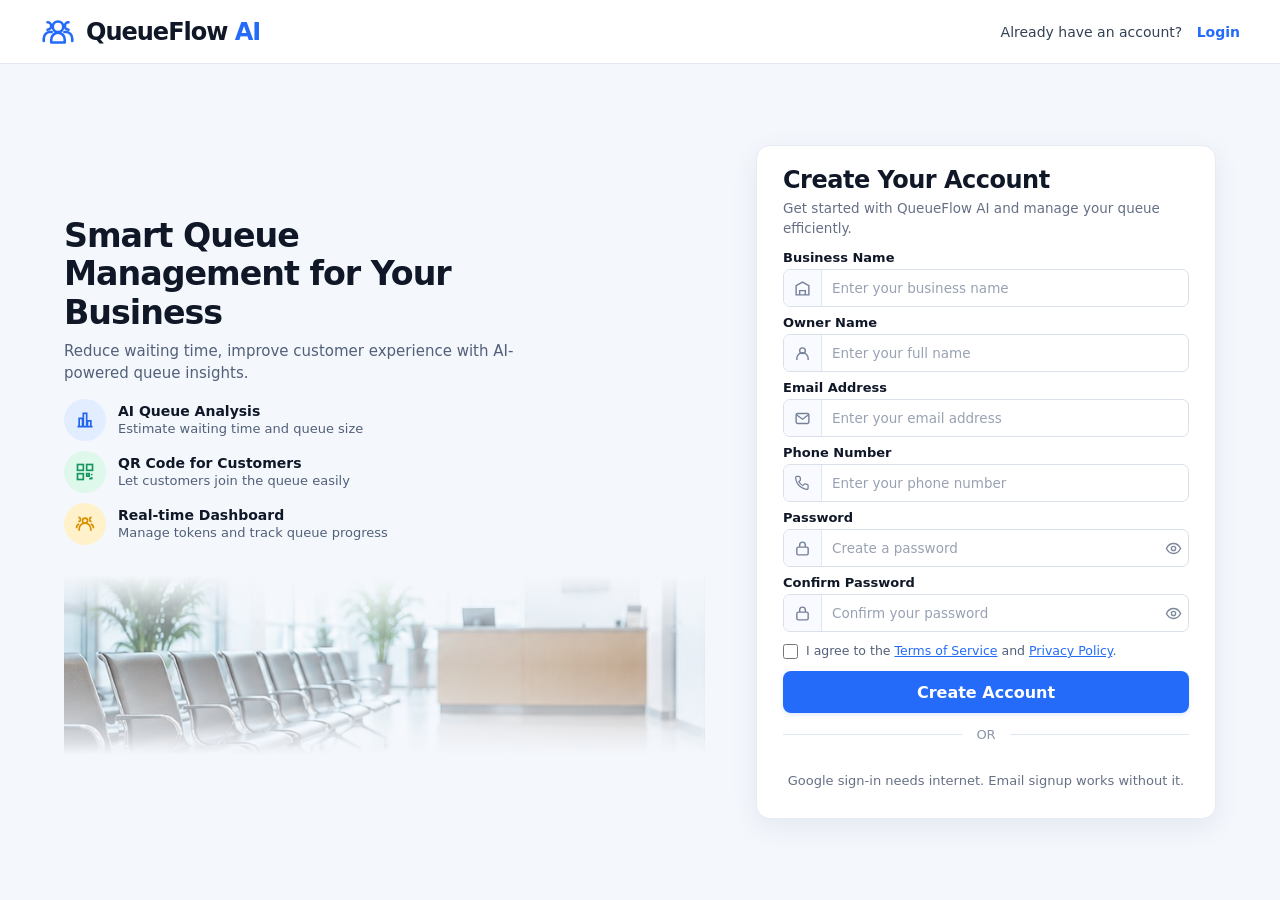
==== commit dc2734b8: "Migrate Google sign-in to FedCM-safe rendered button" ====
--- a/frontend/index.html
+++ b/frontend/index.html
@@ -4,7 +4,7 @@
 <meta charset="utf-8">
 <meta name="viewport" content="width=device-width, initial-scale=1">
 <title>QueueFlow AI — Create Account</title>
-<link rel="stylesheet" href="assets/css/main.css?v=4">
+<link rel="stylesheet" href="assets/css/main.css?v=5">
 <script src="https://accounts.google.com/gsi/client" async defer></script>
 </head>
 <body class="auth">
@@ -36,12 +36,12 @@
       <label class="checkrow"><input id="terms" type="checkbox" required><span>I agree to the <a href="#terms">Terms of Service</a> and <a href="#privacy">Privacy Policy</a>.</span></label>
       <button class="submit" type="submit">Create Account</button>
       <div class="separator">OR</div>
-      <button class="google" type="button" id="googleButton"><svg viewBox="0 0 48 48" aria-hidden="true"><path fill="#EA4335" d="M24 9.5c3.5 0 6.6 1.2 9 3.5l6.7-6.7C35.6 2.4 30.3 0 24 0 14.6 0 6.5 5.4 3 13.3l7.8 6.1C12.7 13.2 17.9 9.5 24 9.5Z"/><path fill="#4285F4" d="M46.1 24.5c0-1.6-.1-3.1-.4-4.5H24v9h12.4c-.5 2.9-2.2 5.4-4.7 7.1l7.5 5.8c4.4-4.1 6.9-10.1 6.9-17.4Z"/><path fill="#FBBC05" d="M10.8 28.6A14.4 14.4 0 0 1 10 24c0-1.6.3-3.2.8-4.6L3 13.3A23.9 23.9 0 0 0 0 24c0 3.9.9 7.5 3 10.7l7.8-6.1Z"/><path fill="#34A853" d="M24 48c6.3 0 11.6-2.1 15.4-6.1l-7.5-5.8c-2.1 1.4-4.7 2.3-7.9 2.3-6.1 0-11.3-3.7-13.2-9.1L3 35.3C6.5 43.2 14.6 48 24 48Z"/></svg>Continue with Google</button>
+      <div id="gSignInBtn"></div>
       <div class="notice" id="notice" role="status"></div>
     </form>
   </section>
 </main>
 <script src="assets/js/notify.js?v=1" defer></script>
-<script src="assets/js/signup.js?v=4" defer></script>
+<script src="assets/js/signup.js?v=5" defer></script>
 </body>
 </html>
--- a/frontend/assets/css/main.css
+++ b/frontend/assets/css/main.css
@@ -8,10 +8,10 @@
 .forgot{text-decoration:none;white-space:nowrap}
 .arrow{width:17px;height:17px;vertical-align:middle;margin-left:8px}
 .separator{display:flex;align-items:center;gap:14px;color:#8a94a6;font-size:13px;margin:14px 0 12px}.separator:before,.separator:after{content:"";height:1px;background:#e0e6ef;flex:1}
-.google{height:42px;width:100%;border:1px solid var(--line);border-radius:8px;background:#fff;color:#111827;font:inherit;font-weight:550;font-size:14px;cursor:pointer;display:flex;align-items:center;justify-content:center;gap:10px}.google:hover{background:#f9fbff}.google svg{width:20px;height:20px}
+#gSignInBtn{display:grid;place-items:center;min-height:44px}.google-unavailable{font-size:13px;color:var(--muted);text-align:center;margin:8px 0 0}
 .bottom{text-align:center;color:#667085;font-size:13px;margin:14px 0 0}.bottom a{margin-left:8px;text-decoration:none;font-weight:600}
 .message{display:none;margin-top:8px;padding:8px 10px;border-radius:8px;background:#eff6ff;color:#1d4ed8;font-size:12.5px;line-height:1.5}.message.show{display:block}.message.error{background:#fef3f2;color:#b42318}
-@media(max-width:560px){.top-link{font-size:12px}.top-link a{margin-left:4px}.card-brand{margin-bottom:14px}.card-brand .brand{font-size:21px}.options{font-size:12px}.google{font-size:13px}}
+@media(max-width:560px){.top-link{font-size:12px}.top-link a{margin-left:4px}.card-brand{margin-bottom:14px}.card-brand .brand{font-size:21px}.options{font-size:12px}}
 
 /* ================= Dashboard (scoped: body.dashboard) ================= */
 body.dashboard main{display:block;grid-template-columns:none;gap:normal;overflow:visible}body.dashboard a{color:var(--blue)}body.dashboard{--blue:#0866f5;--blue-dark:#0757df;--ink:#121d33;--muted:#687793;--line:#e3eaf5;--bg:#f5f8fd;--white:#fff;--soft:#edf4ff;--green:#087a49;--amber:#946200;--red:#c32640;--shadow:0 6px 22px rgba(24,60,120,.045)}body.dashboard{margin:0;background:var(--bg);color:var(--ink);font:14px/1.45 Inter,ui-sans-serif,system-ui,-apple-system,"Segoe UI",sans-serif;display:block}body.dashboard button, body.dashboard input, body.dashboard select{font:inherit}body.dashboard button{cursor:pointer}body.dashboard button:disabled{opacity:.5;cursor:not-allowed}body.dashboard svg{flex-shrink:0}body.dashboard .topbar{height:70px;background:#fff;border-bottom:1px solid var(--line);display:flex;align-items:center;justify-content:space-between;padding:0 26px;position:sticky;top:0;z-index:10}body.dashboard .brand{display:flex;align-items:center;gap:10px;font-size:23px;font-weight:800;letter-spacing:-.8px}body.dashboard .brand svg{width:40px;height:35px;color:var(--blue)}body.dashboard .brand span{color:var(--blue)}body.dashboard .top-right{display:flex;align-items:center;gap:19px}body.dashboard .bell{position:relative;font-size:21px;color:#263653}body.dashboard .bell:after{content:"";position:absolute;right:0;top:0;width:7px;height:7px;border-radius:50%;background:#f04452}body.dashboard .divider{height:34px;width:1px;background:var(--line)}body.dashboard .profile{display:flex;align-items:center;gap:10px}body.dashboard .avatar{width:39px;height:39px;background:var(--blue);color:#fff;border-radius:50%;display:grid;place-items:center;font-weight:700}body.dashboard .profile strong{display:block;font-size:13px}body.dashboard .profile small{display:block;color:var(--muted);font-size:12px}body.dashboard .layout{display:grid;grid-template-columns:225px minmax(0,1fr);min-height:calc(100vh - 70px)}body.dashboard .sidebar{background:#fff;border-right:1px solid var(--line);padding:22px 13px;display:flex;flex-direction:column;gap:7px}body.dashboard .nav{display:flex;align-items:center;gap:13px;padding:12px 14px;border-radius:10px;color:#4a5873;text-decoration:none;font-size:14px;font-weight:550;transition:.15s}body.dashboard .nav svg{width:21px;height:21px}body.dashboard .nav.active{background:#e8f2ff;color:var(--blue);font-weight:700}body.dashboard .nav:hover{background:#f1f6fd}body.dashboard .nav small{display:block;font-size:11px;color:inherit;opacity:.8;font-weight:400;margin-top:1px}body.dashboard .nav .nav-text{min-width:0}body.dashboard .sidebar-foot{margin-top:auto;padding:13px 12px;border-radius:11px;background:#f1f6fd;display:flex;gap:10px;align-items:center}body.dashboard .help-icon{width:34px;height:34px;border-radius:50%;display:grid;place-items:center;background:#fff;color:var(--blue);font-size:19px;font-weight:800}body.dashboard .sidebar-foot strong{display:block;font-size:12px}body.dashboard .sidebar-foot small{display:block;color:var(--muted);font-size:11px}body.dashboard .main{min-width:0;padding:24px 25px 40px;max-width:1600px;width:100%;margin:0 auto}body.dashboard .page{display:none}body.dashboard .page.active{display:block}body.dashboard .page-head{display:flex;align-items:flex-start;justify-content:space-between;gap:15px;margin-bottom:21px}body.dashboard .page-head h1{font-size:27px;line-height:1.2;letter-spacing:-.8px;margin:0 0 6px}body.dashboard .page-head p{color:var(--muted);font-size:14px;margin:0}body.dashboard .datebox{display:flex;align-items:center;gap:10px;border:1px solid var(--line);background:#fff;border-radius:10px;padding:10px 13px;white-space:nowrap}body.dashboard .datebox svg{width:21px;height:21px;color:var(--blue)}body.dashboard .datebox strong{display:block;font-size:12px}body.dashboard .datebox small{color:var(--muted);font-size:11px}body.dashboard .metrics{display:grid;grid-template-columns:repeat(5,minmax(0,1fr));gap:12px;margin-bottom:18px}body.dashboard .metric{background:#fff;border:1px solid #e7edf6;border-radius:12px;padding:15px;min-width:0;box-shadow:var(--shadow)}body.dashboard .metric-top{display:flex;align-items:center;justify-content:space-between;gap:8px}body.dashboard .metric-label{font-size:11px;color:#52617d;font-weight:600}body.dashboard .metric-icon{width:36px;height:36px;border-radius:10px;display:grid;place-items:center;background:#eaf2ff;color:var(--blue)}body.dashboard .metric-icon svg{width:20px;height:20px}body.dashboard .metric strong{font-size:27px;letter-spacing:-.7px;display:block;margin:8px 0 2px}body.dashboard .metric-foot{font-size:10px;color:var(--muted)}body.dashboard .metric.green .metric-icon{background:#e4f8ee;color:var(--green)}body.dashboard .metric.amber .metric-icon{background:#fff3df;color:#d97706}body.dashboard .metric.purple .metric-icon{background:#f1eaff;color:#7546c8}body.dashboard .metric.teal .metric-icon{background:#e2f8f7;color:#0f8c8a}body.dashboard .active-word{color:var(--green);font-size:22px!important}body.dashboard .card{background:#fff;border:1px solid #e7edf6;border-radius:13px;padding:17px;box-shadow:var(--shadow);min-width:0}body.dashboard .card-head{display:flex;align-items:flex-start;justify-content:space-between;gap:12px;margin-bottom:15px}body.dashboard .card-head h2{font-size:17px;margin:0 0 3px;letter-spacing:-.2px}body.dashboard .card-head p{font-size:12px;color:var(--muted);margin:0}body.dashboard .small-tag{background:#f1f5fb;color:#62708a;padding:5px 8px;border-radius:7px;font-size:10px;font-weight:700;white-space:nowrap}body.dashboard .dashboard-flow{margin-bottom:18px}body.dashboard .flow-top{display:flex;align-items:center;justify-content:space-between;gap:12px;flex-wrap:wrap}body.dashboard .refresh-note{display:flex;align-items:center;gap:7px;color:var(--muted);font-size:11px}body.dashboard .green-dot{width:7px;height:7px;background:#12b76a;border-radius:50%}body.dashboard .flow-labels{display:flex;gap:34px;margin:14px 0 8px 40px;color:var(--muted);font-size:11px}body.dashboard .flow-labels .current{color:var(--blue);font-weight:700}body.dashboard .flow-track{display:flex;align-items:center;gap:9px;overflow-x:auto;padding:2px 1px 5px}body.dashboard .flow-token{min-width:115px;flex:1;text-align:center;border-radius:9px;background:#f0f5fd;padding:12px 8px;color:#1a2a4c;border:1px solid transparent}body.dashboard .flow-token.current{background:linear-gradient(135deg,#4394ff,#2476f7);color:#fff;box-shadow:0 5px 12px #0866f526}body.dashboard .flow-token strong{display:block;font-size:16px;margin-bottom:3px}body.dashboard .flow-token small{font-size:11px;opacity:.85}body.dashboard .flow-arrow{color:#7d8ba4;font-size:20px}body.dashboard .flow-more{min-width:90px;border:1px dashed #d5dfed;background:#fff;color:var(--muted);border-radius:9px;padding:11px 8px;text-align:center}body.dashboard .flow-more strong{display:block;font-size:19px}body.dashboard .flow-more small{font-size:10px}body.dashboard .lower-grid{display:grid;grid-template-columns:minmax(0,1fr) minmax(0,1fr);gap:17px}body.dashboard .analysis-details{display:grid;grid-template-columns:1fr 1fr;gap:14px;align-items:start}body.dashboard .analysis-image{width:100%;height:165px;object-fit:cover;background:#edf2f8;border-radius:9px;display:block}body.dashboard .image-placeholder{height:165px;background:#f0f5fc;border:1px dashed #cbd8ed;border-radius:9px;display:grid;place-items:center;text-align:center;padding:14px;color:var(--muted);font-size:12px}body.dashboard .analysis-meta{display:grid;gap:12px}body.dashboard .meta-label{font-size:11px;color:var(--muted)}body.dashboard .meta-value{font-size:15px;font-weight:650;margin-top:2px}body.dashboard .success-box{display:flex;align-items:center;gap:9px;padding:10px;background:#eafaf1;color:var(--green);border:1px solid #b9efcf;border-radius:8px;font-size:11px}body.dashboard .success-box svg{width:21px;height:21px}body.dashboard .qr-head-actions{display:flex;align-items:center;gap:8px}body.dashboard .outline, body.dashboard .primary, body.dashboard .danger{display:inline-flex;align-items:center;justify-content:center;gap:8px;border-radius:8px;padding:9px 12px;font-weight:650;font-size:12px;border:1px solid transparent}body.dashboard .outline{background:#fff;border-color:var(--line);color:#3f4f6c}body.dashboard .primary{background:var(--blue);color:#fff}body.dashboard .primary:hover{background:var(--blue-dark)}body.dashboard .danger{background:#fff1f2;border-color:#ffd7dc;color:var(--red)}body.dashboard .outline svg, body.dashboard .primary svg, body.dashboard .danger svg{width:16px;height:16px}body.dashboard .qr-content{display:grid;grid-template-columns:130px minmax(0,1fr);gap:14px;align-items:center}body.dashboard .qr-visual{height:130px;width:130px;border:1px solid var(--line);border-radius:9px;background:#fff;display:grid;place-items:center;position:relative;color:#a5b1c4}body.dashboard .qr-visual svg{width:98px;height:98px}body.dashboard .qr-lock{position:absolute;inset:0;display:grid;place-items:center;background:#f8faffa8;font-size:24px}body.dashboard .qr-copy h3{font-size:13px;margin:0 0 6px}body.dashboard .qr-copy p{font-size:11px;color:var(--muted);margin:0 0 10px}body.dashboard .join-row{display:flex;gap:5px}body.dashboard .join-row input{width:100%;min-width:0;height:36px;border:1px solid var(--line);border-radius:7px;padding:0 9px;background:#f8faff;font-size:11px;color:#52617d}body.dashboard .copy-btn{width:37px;flex-shrink:0;border:1px solid var(--line);background:#fff;border-radius:7px;color:#52617d}body.dashboard .qr-foot{font-size:10px;color:var(--muted);margin-top:7px}body.dashboard .upload-layout{display:grid;grid-template-columns:minmax(0,1fr) minmax(0,1fr);gap:17px}body.dashboard .segmented{display:grid;grid-template-columns:1fr 1fr;gap:9px;margin-bottom:12px}body.dashboard .seg-btn{border:1px solid var(--line);background:#fff;color:#4c5a75;border-radius:8px;padding:10px;display:flex;justify-content:center;align-items:center;gap:8px;font-weight:650;font-size:12px}body.dashboard .seg-btn svg{width:18px;height:18px}body.dashboard .seg-btn.active{background:var(--blue);border-color:var(--blue);color:#fff}body.dashboard .dropzone{min-height:245px;border:1.5px dashed #b8cff8;background:#fbfdff;border-radius:10px;display:flex;flex-direction:column;align-items:center;justify-content:center;text-align:center;padding:18px;transition:.15s}body.dashboard .dropzone.drag{background:#edf5ff;border-color:var(--blue)}body.dashboard .drop-icon{width:53px;height:53px;border-radius:13px;background:#eaf2ff;color:var(--blue);display:grid;place-items:center;margin-bottom:10px}body.dashboard .drop-icon svg{width:29px;height:29px}body.dashboard .dropzone strong{font-size:15px}body.dashboard .dropzone p{margin:4px 0 9px;color:var(--muted);font-size:12px}body.dashboard .browse{color:var(--blue);font-weight:700;border:0;background:none;padding:0}body.dashboard .dropzone small{font-size:11px;color:#8290a8}body.dashboard .preview-image{width:100%;height:260px;object-fit:cover;border-radius:9px;background:#eef2f8}body.dashboard .preview-empty{height:260px;border-radius:9px;background:#f1f5fb;display:grid;place-items:center;text-align:center;padding:20px;color:var(--muted);font-size:12px}body.dashboard .preview-head{display:flex;align-items:center;justify-content:space-between;margin-bottom:10px}body.dashboard .preview-head strong{font-size:14px}body.dashboard .preview-file{display:none;margin-top:10px;padding:9px;border:1px solid var(--line);border-radius:8px;font-size:11px;color:var(--muted);overflow-wrap:anywhere}body.dashboard .preview-file.show{display:block}body.dashboard .analyze-row{display:flex;gap:9px;margin-top:12px}body.dashboard .analyze-row .primary{flex:1;padding:12px}body.dashboard .results-grid{display:grid;grid-template-columns:repeat(3,minmax(0,1fr)) minmax(0,1.5fr);gap:10px}body.dashboard .result-box{border:1px solid #e6edf8;background:#fbfdff;border-radius:10px;padding:13px;text-align:center}body.dashboard .result-box small{display:block;color:var(--muted);font-size:10px}body.dashboard .result-box strong{display:block;font-size:25px;margin:7px 0 3px}body.dashboard .result-box span{font-size:10px;color:var(--muted)}body.dashboard .notes-box{background:#eef5ff;border-radius:10px;padding:13px;color:#31558c;font-size:11px}body.dashboard .notes-box strong{display:block;color:var(--blue);font-size:12px;margin-bottom:7px}body.dashboard .notes-box ul{margin:0;padding-left:17px}body.dashboard .notes-box li{margin:4px 0}body.dashboard .settings-grid{display:grid;grid-template-columns:repeat(4,minmax(0,1fr));gap:12px}body.dashboard .field label{display:block;font-size:11px;font-weight:700;margin-bottom:6px}body.dashboard .field select, body.dashboard .field input{height:38px;width:100%;border:1px solid var(--line);border-radius:8px;padding:0 9px;background:#fff;color:#24324d;outline-color:#8ab4ff;font-size:12px}body.dashboard .field small{display:block;color:var(--muted);font-size:10px;margin-top:5px}body.dashboard .hint{font-size:11px;color:var(--muted);line-height:1.5;margin:11px 0 0}body.dashboard .notice{padding:10px 11px;background:#edf5ff;border-radius:8px;color:#2855a0;font-size:10px;line-height:1.5;margin-top:12px}body.dashboard .mobile-top{display:none}@media(max-width:1250px){body.dashboard .metrics{grid-template-columns:repeat(3,minmax(0,1fr))}body.dashboard .lower-grid{grid-template-columns:1fr}body.dashboard .results-grid{grid-template-columns:repeat(3,minmax(0,1fr))}body.dashboard .notes-box{grid-column:1/-1}body.dashboard .settings-grid{grid-template-columns:repeat(2,minmax(0,1fr))}}@media(max-width:760px){body.dashboard .topbar{height:62px;padding:0 13px}body.dashboard .brand{font-size:19px}body.dashboard .brand svg{width:33px}body.dashboard .top-right{gap:10px}body.dashboard .divider, body.dashboard .profile>div:not(.avatar), body.dashboard .bell{display:none}body.dashboard .layout{display:block}body.dashboard .sidebar{position:sticky;top:62px;z-index:4;flex-direction:row;overflow-x:auto;padding:8px;border-right:0;border-bottom:1px solid var(--line);gap:5px}body.dashboard .nav{flex:0 0 auto;padding:9px 11px;font-size:12px;gap:7px}body.dashboard .nav svg{width:18px;height:18px}body.dashboard .nav small, body.dashboard .sidebar-foot{display:none}body.dashboard .main{padding:17px 12px 28px}body.dashboard .page-head{display:block}body.dashboard .page-head h1{font-size:24px}body.dashboard .datebox{display:inline-flex;margin-top:12px}body.dashboard .metrics{grid-template-columns:repeat(2,minmax(0,1fr));gap:9px}body.dashboard .metric{padding:12px}body.dashboard .metric strong{font-size:24px}body.dashboard .metric-label{font-size:10px}body.dashboard .metric-icon{width:31px;height:31px}body.dashboard .metric-icon svg{width:17px}body.dashboard .card{padding:13px}body.dashboard .flow-track{gap:6px}body.dashboard .flow-token{min-width:100px}body.dashboard .flow-arrow{font-size:16px}body.dashboard .analysis-details, body.dashboard .upload-layout{grid-template-columns:1fr}body.dashboard .analysis-image, body.dashboard .image-placeholder, body.dashboard .preview-image, body.dashboard .preview-empty{height:205px}body.dashboard .qr-content{grid-template-columns:105px minmax(0,1fr);gap:10px}body.dashboard .qr-visual{width:105px;height:105px}body.dashboard .qr-visual svg{width:80px;height:80px}body.dashboard .settings-grid{grid-template-columns:1fr 1fr}body.dashboard .results-grid{grid-template-columns:repeat(3,minmax(0,1fr))}body.dashboard .result-box{padding:9px}body.dashboard .result-box strong{font-size:22px}body.dashboard .qr-head-actions .danger{font-size:10px;padding:8px}body.dashboard .page-head p{font-size:12px}}@media(max-width:390px){body.dashboard .nav{padding:8px}body.dashboard .nav svg{display:none}body.dashboard .settings-grid{grid-template-columns:1fr}body.dashboard .qr-content{grid-template-columns:1fr}body.dashboard .qr-visual{margin:auto}body.dashboard .qr-copy{min-width:0}body.dashboard .result-box strong{font-size:19px}body.dashboard .results-grid{gap:6px}body.dashboard .datebox{white-space:normal}}
